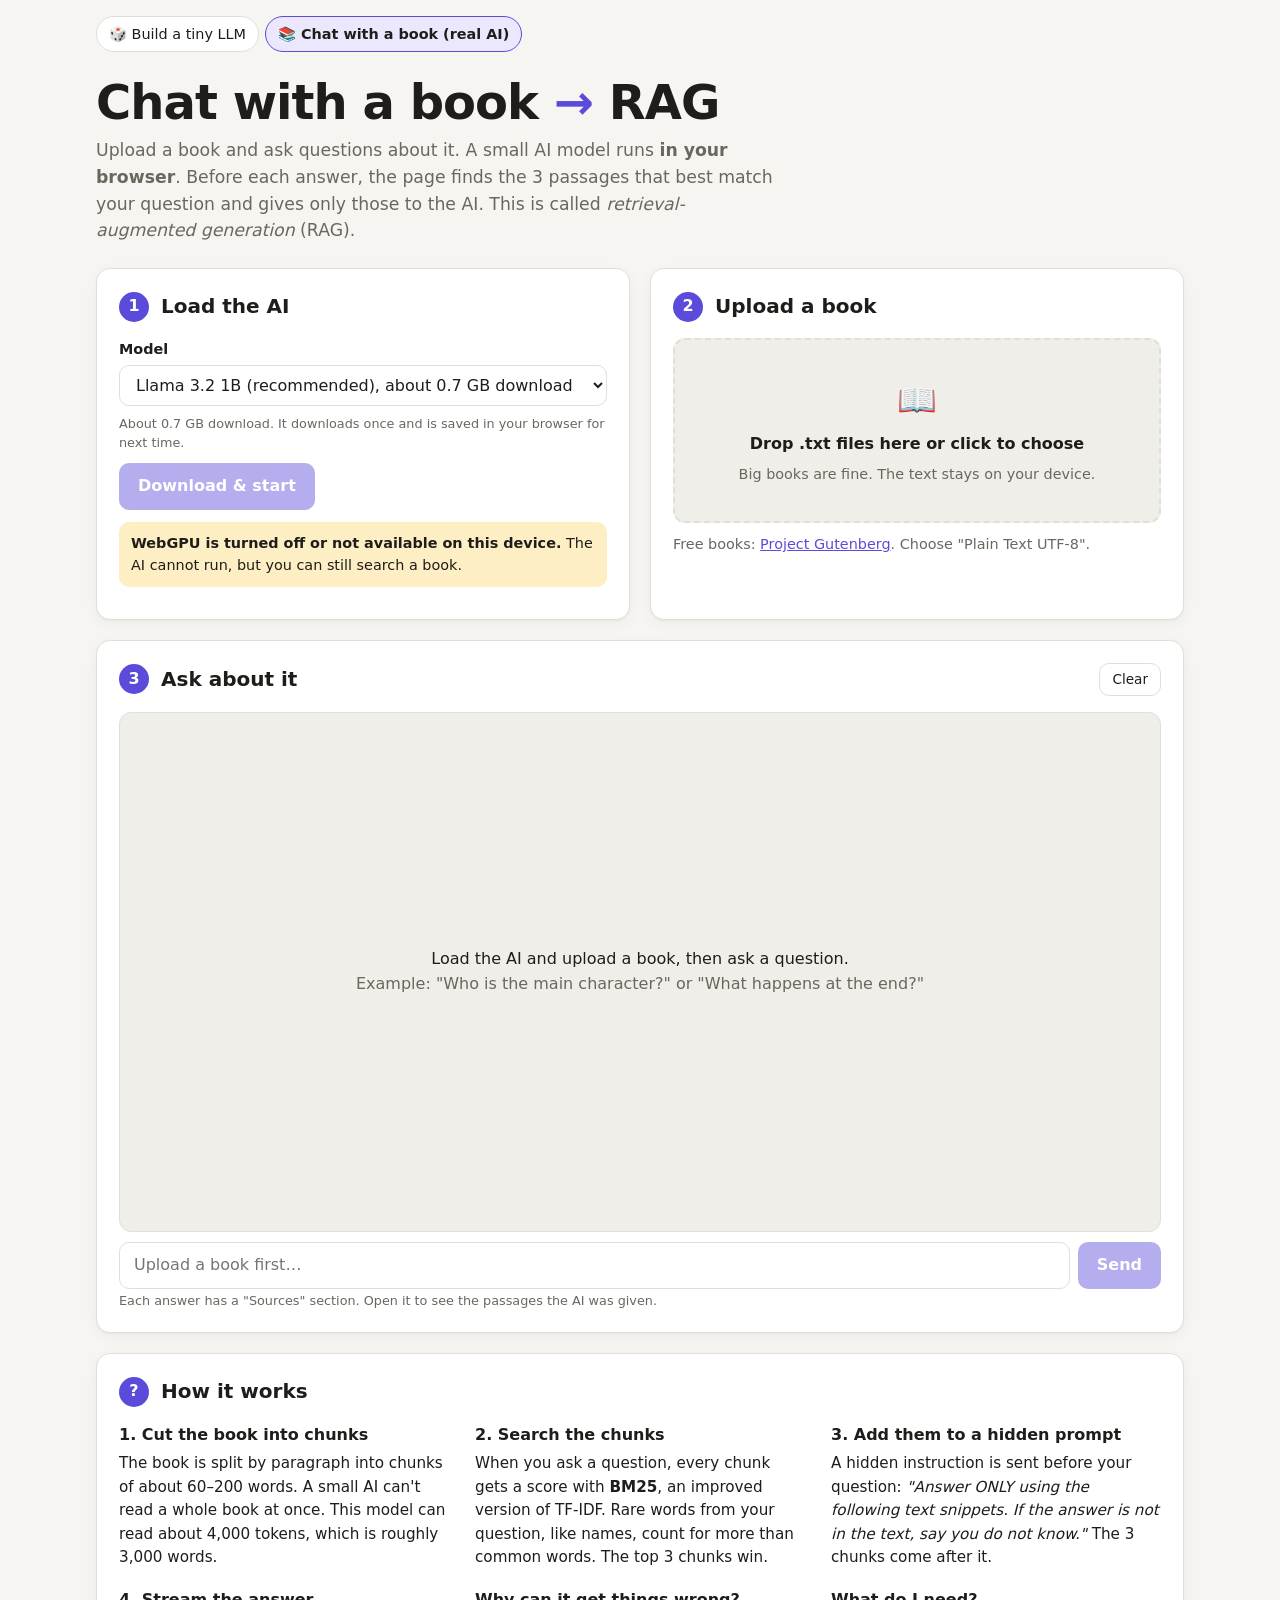
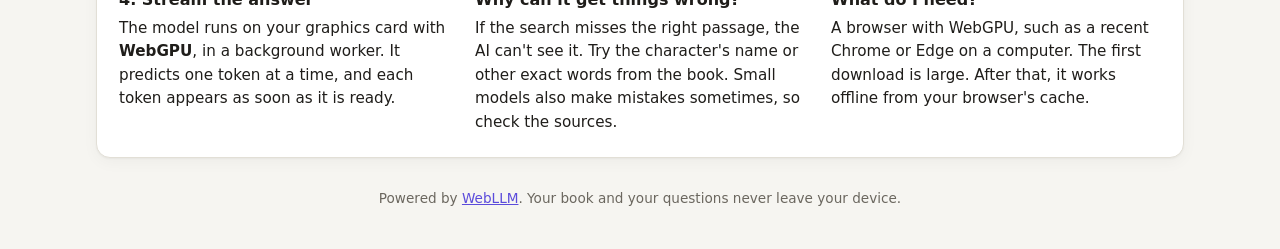
==== rag.html @ 1b99b7e3 "Add 'Chat with a book' RAG page with WebLLM; fix stale 1M-word limit RAG page (rag.html): - Upload ." ====
<!DOCTYPE html>
<html lang="en">
<head>
  <meta charset="utf-8">
  <meta name="viewport" content="width=device-width, initial-scale=1">
  <title>Chat With a Book</title>
  <meta name="description" content="Upload a book and ask a local AI about it. Retrieval-augmented generation that runs entirely in your browser.">
  <link rel="icon" href="data:image/svg+xml,<svg xmlns='http://www.w3.org/2000/svg' viewBox='0 0 100 100'><text y='.9em' font-size='90'>📚</text></svg>">
  <link rel="stylesheet" href="style.css?v=3">
  <link rel="stylesheet" href="rag.css?v=3">
</head>
<body>
  <nav class="site-nav wrap">
    <a href="index.html">🎲 Build a tiny LLM</a>
    <a href="rag.html" aria-current="page">📚 Chat with a book (real AI)</a>
  </nav>

  <header class="site-header">
    <div class="wrap">
      <h1>Chat with a book <span class="arrow">→</span> RAG</h1>
      <p class="tagline">Upload a book and ask questions about it. A small AI model runs <strong>in your browser</strong>. Before each answer, the page finds the 3 passages that best match your question and gives only those to the AI. This is called <em>retrieval-augmented generation</em> (RAG).</p>
    </div>
  </header>

  <main class="wrap">
    <div class="rag-steps">
      <!-- STEP 1: MODEL -->
      <section class="card" id="model-card">
        <div class="card-head">
          <span class="step">1</span>
          <h2>Load the AI</h2>
        </div>
        <div class="field">
          <label for="model-select">Model</label>
          <select id="model-select"></select>
        </div>
        <p class="setting-help" id="model-help">The first time, the model downloads once (about 0.3–1.8 GB) and is saved in your browser for next time.</p>
        <button class="btn primary" id="load-btn">Download &amp; start</button>
        <div class="progress hidden" id="model-progress">
          <div class="progress-track"><div class="progress-fill" id="model-progress-fill"></div></div>
          <div class="progress-label" id="model-progress-label"></div>
        </div>
        <div class="notice hidden" id="gpu-notice"></div>
        <div class="status" id="model-status"></div>
      </section>

      <!-- STEP 2: BOOK -->
      <section class="card" id="book-card">
        <div class="card-head">
          <span class="step">2</span>
          <h2>Upload a book</h2>
        </div>
        <label class="dropzone" id="book-drop">
          <input type="file" id="book-input" accept=".txt,text/plain" multiple>
          <span class="dz-icon">📖</span>
          <span class="dz-main">Drop .txt files here or click to choose</span>
          <span class="dz-sub">Big books are fine. The text stays on your device.</span>
        </label>
        <p class="hint">Free books: <a href="https://www.gutenberg.org/" target="_blank" rel="noopener">Project Gutenberg</a>. Choose "Plain Text UTF-8".</p>
        <div class="progress hidden" id="book-progress">
          <div class="progress-track"><div class="progress-fill" id="book-progress-fill"></div></div>
          <div class="progress-label" id="book-progress-label"></div>
        </div>
        <div class="status" id="book-status"></div>
      </section>
    </div>

    <!-- STEP 3: CHAT -->
    <section class="card" id="rag-chat-card">
      <div class="card-head">
        <span class="step">3</span>
        <h2>Ask about it</h2>
        <button class="btn ghost small" id="rag-clear" title="Clear the conversation">Clear</button>
      </div>
      <div class="chat-log rag-log" id="rag-log" aria-live="polite">
        <div class="empty-chat" id="rag-empty">
          Load the AI and upload a book, then ask a question.<br>
          <span class="muted">Example: "Who is the main character?" or "What happens at the end?"</span>
        </div>
      </div>
      <form class="chat-form" id="rag-form">
        <input type="text" id="rag-input" placeholder="Ask a question about the book…" autocomplete="off" disabled>
        <button class="btn primary" type="submit" id="rag-send" disabled>Send</button>
        <button class="btn ghost hidden" type="button" id="rag-stop">Stop</button>
      </form>
      <p class="setting-help" id="rag-hint">Each answer has a "Sources" section. Open it to see the passages the AI was given.</p>
    </section>

    <section class="card explainer">
      <div class="card-head">
        <span class="step">?</span>
        <h2>How it works</h2>
      </div>
      <div class="explain-grid">
        <div>
          <h3>1. Cut the book into chunks</h3>
          <p>The book is split by paragraph into chunks of about 60–200 words. A small AI can't read a whole book at once. This model can read about 4,000 tokens, which is roughly 3,000 words.</p>
        </div>
        <div>
          <h3>2. Search the chunks</h3>
          <p>When you ask a question, every chunk gets a score with <strong>BM25</strong>, an improved version of TF-IDF. Rare words from your question, like names, count for more than common words. The top 3 chunks win.</p>
        </div>
        <div>
          <h3>3. Add them to a hidden prompt</h3>
          <p>A hidden instruction is sent before your question: <em>"Answer ONLY using the following text snippets. If the answer is not in the text, say you do not know."</em> The 3 chunks come after it.</p>
        </div>
        <div>
          <h3>4. Stream the answer</h3>
          <p>The model runs on your graphics card with <strong>WebGPU</strong>, in a background worker. It predicts one token at a time, and each token appears as soon as it is ready.</p>
        </div>
        <div>
          <h3>Why can it get things wrong?</h3>
          <p>If the search misses the right passage, the AI can't see it. Try the character's name or other exact words from the book. Small models also make mistakes sometimes, so check the sources.</p>
        </div>
        <div>
          <h3>What do I need?</h3>
          <p>A browser with WebGPU, such as a recent Chrome or Edge on a computer. The first download is large. After that, it works offline from your browser's cache.</p>
        </div>
      </div>
    </section>
  </main>

  <footer class="wrap footer muted">
    Powered by <a href="https://github.com/mlc-ai/web-llm" target="_blank" rel="noopener">WebLLM</a>. Your book and your questions never leave your device.
  </footer>

  <script type="module" src="rag.js?v=3"></script>
</body>
</html>
---- style.css ----
:root {
  --bg: #f6f5f1;
  --surface: #ffffff;
  --surface-2: #f0eee8;
  --border: #e2dfd6;
  --text: #1f1d1a;
  --muted: #6b675f;
  --accent: #5b4bdb;
  --accent-ink: #ffffff;
  --accent-soft: #ebe8fd;
  --user-bubble: #5b4bdb;
  --user-ink: #ffffff;
  --bot-bubble: #f0eee8;
  --p-hi: transparent;
  --p-mid: #fdeec3;
  --p-lo: #fbd0c6;
  --bar: #c9c2f7;
  --bar-chosen: #5b4bdb;
  --shadow: 0 1px 2px rgba(0,0,0,.04), 0 4px 16px rgba(0,0,0,.04);
  --radius: 14px;
  --mono: ui-monospace, SFMono-Regular, Menlo, Consolas, monospace;
}

@media (prefers-color-scheme: dark) {
  :root {
    --bg: #15141a;
    --surface: #1e1d25;
    --surface-2: #28262f;
    --border: #34323d;
    --text: #ecebf2;
    --muted: #9c99a8;
    --accent: #8f82ff;
    --accent-ink: #121118;
    --accent-soft: #2c2850;
    --user-bubble: #6f60f0;
    --user-ink: #ffffff;
    --bot-bubble: #28262f;
    --p-mid: #5a4a1c;
    --p-lo: #6a2d24;
    --bar: #433c7a;
    --bar-chosen: #8f82ff;
    --shadow: none;
  }
}

* { box-sizing: border-box; }

html { -webkit-text-size-adjust: 100%; }

body {
  margin: 0;
  background: var(--bg);
  color: var(--text);
  font: 16px/1.55 system-ui, -apple-system, "Segoe UI", Roboto, sans-serif;
}

a { color: var(--accent); }
code { font-family: var(--mono); font-size: .9em; background: var(--surface-2); padding: 1px 5px; border-radius: 5px; }
.hidden { display: none !important; }
.muted { color: var(--muted); }

.wrap { max-width: 1120px; margin: 0 auto; padding: 0 16px; }

/* Header */
.site-header { padding: 48px 0 24px; }
.site-header h1 { margin: 0 0 8px; font-size: clamp(2rem, 5vw, 3rem); letter-spacing: -0.02em; line-height: 1.1; }
.site-header .arrow { color: var(--accent); }
.tagline { margin: 0; max-width: 680px; color: var(--muted); font-size: 1.08rem; }

/* Cards */
.card {
  background: var(--surface);
  border: 1px solid var(--border);
  border-radius: var(--radius);
  box-shadow: var(--shadow);
  padding: 22px;
  margin-bottom: 20px;
  transition: opacity .2s;
}
.card.disabled { opacity: .55; }
.card-head { display: flex; align-items: center; gap: 12px; margin-bottom: 16px; }
.card-head h2 { margin: 0; font-size: 1.25rem; flex: 1; }
.step {
  flex: none; width: 30px; height: 30px; border-radius: 50%;
  display: grid; place-items: center;
  background: var(--accent); color: var(--accent-ink); font-weight: 700;
}

/* Tabs */
.tabs { display: flex; gap: 6px; margin-bottom: 12px; flex-wrap: wrap; }
.tab {
  border: 1px solid var(--border); background: transparent; color: var(--text);
  padding: 7px 14px; border-radius: 999px; font: inherit; font-size: .92rem; cursor: pointer;
}
.tab.active { background: var(--accent-soft); border-color: var(--accent); color: var(--text); font-weight: 600; }

textarea {
  width: 100%; min-height: 220px; resize: vertical;
  padding: 14px; border-radius: 10px;
  border: 1px solid var(--border); background: var(--surface-2); color: var(--text);
  font: 14px/1.5 var(--mono);
}
textarea:focus, input[type=text]:focus { outline: 2px solid var(--accent); outline-offset: 1px; }

.dropzone {
  display: flex; flex-direction: column; align-items: center; gap: 6px; text-align: center;
  padding: 36px 16px; border: 2px dashed var(--border); border-radius: 12px; cursor: pointer;
  background: var(--surface-2);
}
.dropzone.drag { border-color: var(--accent); background: var(--accent-soft); }
.dropzone input { display: none; }
.dz-icon { font-size: 2rem; }
.dz-main { font-weight: 600; }
.dz-sub { color: var(--muted); font-size: .9rem; max-width: 460px; }
.file-list { list-style: none; padding: 0; margin: 10px 0 0; font-size: .92rem; }
.file-list li { padding: 4px 0; color: var(--muted); }
.hint { font-size: .9rem; color: var(--muted); margin: 10px 0 0; }

.samples { display: grid; grid-template-columns: repeat(auto-fit, minmax(220px, 1fr)); gap: 10px; }
.sample {
  text-align: left; border: 1px solid var(--border); background: var(--surface-2); color: var(--text);
  padding: 14px; border-radius: 10px; cursor: pointer; font: inherit;
}
.sample:hover, .sample.active { border-color: var(--accent); }
.sample.active { background: var(--accent-soft); }
.sample strong { display: block; margin-bottom: 2px; }
.sample span { font-size: .88rem; color: var(--muted); }

.train-bar { display: flex; align-items: center; gap: 16px; margin-top: 14px; flex-wrap: wrap; }
.counter { font-variant-numeric: tabular-nums; color: var(--muted); font-size: .92rem; }
.counter.over { color: #d0452f; font-weight: 600; }
.train-bar .check { flex: 1; min-width: 200px; }
.check { display: flex; gap: 8px; align-items: flex-start; font-size: .9rem; margin: 8px 0; cursor: pointer; }
.check input { margin-top: 4px; accent-color: var(--accent); }

.btn {
  border: 1px solid transparent; border-radius: 10px; padding: 10px 18px;
  font: inherit; font-weight: 600; cursor: pointer;
}
.btn.primary { background: var(--accent); color: var(--accent-ink); }
.btn.primary:disabled { opacity: .45; cursor: not-allowed; }
.btn.ghost { background: transparent; border-color: var(--border); color: var(--text); }
.btn.small { padding: 5px 12px; font-size: .85rem; font-weight: 500; }

.progress { margin-top: 16px; }
.progress-track { height: 8px; background: var(--surface-2); border-radius: 99px; overflow: hidden; }
.progress-fill { height: 100%; width: 0; background: var(--accent); transition: width .2s; }
.progress-fill.indeterminate { width: 35% !important; animation: slide 1.1s ease-in-out infinite; }
@keyframes slide { from { margin-left: -35%; } to { margin-left: 100%; } }
.progress-label { font-size: .88rem; color: var(--muted); margin-top: 6px; }

.stats { margin-top: 18px; border-top: 1px solid var(--border); padding-top: 16px; }
.stat-row { display: grid; grid-template-columns: repeat(auto-fit, minmax(140px, 1fr)); gap: 10px; }
.stat { background: var(--surface-2); border-radius: 10px; padding: 12px 14px; }
.stat b { display: block; font-size: 1.35rem; font-variant-numeric: tabular-nums; }
.stat span { font-size: .82rem; color: var(--muted); }
.top-words { margin-top: 12px; font-size: .9rem; color: var(--muted); }
.top-words code { margin: 2px; display: inline-block; }
.stats .note { font-size: .9rem; margin: 12px 0 0; }

/* Chat */
.chat-layout { display: grid; grid-template-columns: minmax(0, 1fr) 320px; gap: 20px; }
@media (max-width: 860px) { .chat-layout { grid-template-columns: minmax(0, 1fr); } }

.chat-log {
  height: 480px; overflow-y: auto; padding: 14px;
  background: var(--surface-2); border-radius: 12px; border: 1px solid var(--border);
  display: flex; flex-direction: column; gap: 10px;
}
@media (max-width: 860px) { .chat-log { height: 380px; } }
.empty-chat { margin: auto; text-align: center; color: var(--text); padding: 20px; }

.msg { max-width: 85%; padding: 10px 14px; border-radius: 16px; word-wrap: break-word; overflow-wrap: anywhere; }
.msg.user { align-self: flex-end; background: var(--user-bubble); color: var(--user-ink); border-bottom-right-radius: 4px; white-space: pre-wrap; }
.msg.bot { align-self: flex-start; background: var(--surface); border: 1px solid var(--border); border-bottom-left-radius: 4px; }
.msg .how { display: block; font-size: .75rem; color: var(--muted); margin-top: 6px; }
.msg.error { color: var(--muted); font-style: italic; }

.tok { cursor: pointer; border-radius: 3px; transition: background .15s; }
.tok:hover { outline: 1px solid var(--accent); }
.tok.selected { outline: 2px solid var(--accent); }
.colored .tok.p-mid { background: var(--p-mid); }
.colored .tok.p-lo { background: var(--p-lo); }
.tok.seed { text-decoration: underline dotted; text-underline-offset: 3px; }

.chat-form { display: flex; gap: 8px; margin-top: 10px; }
.chat-form input { flex: 1; min-width: 0; }
input[type=text] {
  padding: 10px 14px; border-radius: 10px; border: 1px solid var(--border);
  background: var(--surface); color: var(--text); font: inherit; width: 100%;
}

.legend { display: flex; gap: 8px; align-items: center; flex-wrap: wrap; font-size: .8rem; color: var(--muted); margin-top: 8px; }
.tok-demo { padding: 1px 6px; border-radius: 4px; color: var(--text); border: 1px solid var(--border); }
.tok-demo.p-mid { background: var(--p-mid); }
.tok-demo.p-lo { background: var(--p-lo); }

/* Side panels */
.side-col { display: flex; flex-direction: column; gap: 14px; min-width: 0; }
.panel { border: 1px solid var(--border); border-radius: 12px; padding: 14px; background: var(--surface); }
.panel h3 { margin: 0 0 10px; font-size: 1rem; }
.setting { margin-bottom: 12px; }
.setting label { display: flex; justify-content: space-between; font-weight: 600; font-size: .9rem; }
.setting .val { font-weight: 500; color: var(--accent); font-variant-numeric: tabular-nums; }
.setting input[type=range] { width: 100%; accent-color: var(--accent); }
.setting-help { font-size: .8rem; color: var(--muted); margin: 2px 0 0; }

.inspector-empty { font-size: .88rem; color: var(--muted); }
.ctx-line { font-size: .88rem; margin-bottom: 8px; }
.ctx-chip { display: inline-block; font-family: var(--mono); font-size: .8rem; background: var(--accent-soft); border-radius: 5px; padding: 1px 6px; margin: 1px; }
.ctx-chip.faded { opacity: .35; text-decoration: line-through; }

.bars { display: flex; flex-direction: column; gap: 4px; margin-top: 6px; }
.bar-row { display: grid; grid-template-columns: 90px 1fr 46px; gap: 8px; align-items: center; font-size: .82rem; }
.bar-row .w { font-family: var(--mono); overflow: hidden; text-overflow: ellipsis; white-space: nowrap; }
.bar-row .track { background: var(--surface-2); border-radius: 4px; height: 14px; overflow: hidden; }
.bar-row .fill { height: 100%; background: var(--bar); border-radius: 4px; }
.bar-row.chosen .fill { background: var(--bar-chosen); }
.bar-row.chosen .w { font-weight: 700; }
.bar-row .p { text-align: right; font-variant-numeric: tabular-nums; color: var(--muted); }
.bar-row.clickable { cursor: pointer; border-radius: 4px; }
.bar-row.clickable:hover { background: var(--surface-2); }
.small-note { font-size: .78rem; color: var(--muted); margin-top: 6px; }

.explore-out { margin-top: 8px; }
#explore-input { margin-top: 6px; }

/* Explainer */
.explain-grid { display: grid; grid-template-columns: repeat(auto-fit, minmax(260px, 1fr)); gap: 18px 26px; }
.explain-grid h3 { margin: 0 0 4px; font-size: 1rem; }
.explain-grid p { margin: 0; font-size: .95rem; }
.technical { font-size: .85rem; margin: 20px 0 0; }

.footer { padding: 10px 16px 40px; font-size: .85rem; text-align: center; }
---- rag.css ----
/* Extra styles for rag.html. Builds on style.css. */
.site-nav { display: flex; gap: 6px; flex-wrap: wrap; padding-top: 16px; }
.site-nav a {
  text-decoration: none; color: var(--text); font-size: .9rem;
  padding: 6px 12px; border-radius: 999px; border: 1px solid var(--border); background: var(--surface);
}
.site-nav a[aria-current="page"] { background: var(--accent-soft); border-color: var(--accent); font-weight: 600; }
.site-nav + .site-header { padding-top: 24px; }

.rag-steps { display: grid; grid-template-columns: repeat(auto-fit, minmax(300px, 1fr)); gap: 0 20px; }

.field { display: flex; flex-direction: column; gap: 4px; margin-bottom: 8px; }
.field label { font-weight: 600; font-size: .9rem; }
select {
  font: inherit; padding: 9px 12px; border-radius: 10px; width: 100%;
  border: 1px solid var(--border); background: var(--surface); color: var(--text);
}
#model-card .btn { margin-top: 10px; }

.notice {
  margin-top: 12px; padding: 10px 12px; border-radius: 10px; font-size: .9rem;
  background: var(--p-mid); color: var(--text);
}
.status { margin-top: 10px; font-size: .92rem; }
.ok { color: #1f9d55; font-weight: 700; }
.bad { color: #d0452f; font-weight: 700; }

.rag-log { height: 520px; }
@media (max-width: 860px) { .rag-log { height: 420px; } }
.msg.bot .answer { white-space: pre-wrap; }
.cursor {
  display: inline-block; width: .55em; height: 1.05em; vertical-align: text-bottom;
  background: var(--accent); margin-left: 1px; animation: blink 1s steps(2) infinite;
}
@keyframes blink { 50% { opacity: 0; } }
#rag-stop { flex: none; }

.sources { margin-top: 10px; font-size: .88rem; border-top: 1px solid var(--border); padding-top: 8px; }
.sources > summary { cursor: pointer; color: var(--accent); font-weight: 600; }
.source { margin-top: 8px; padding: 8px 10px; background: var(--surface-2); border-radius: 8px; }
.source-head { font-size: .76rem; color: var(--muted); margin-bottom: 4px; }
.source-text { white-space: pre-wrap; }
.source mark { background: var(--p-mid); color: inherit; border-radius: 3px; padding: 0 1px; }
.prompt { margin-top: 8px; }
.prompt summary { cursor: pointer; color: var(--muted); }
.prompt pre {
  white-space: pre-wrap; font: 12px/1.45 var(--mono); background: var(--surface-2);
  padding: 10px; border-radius: 8px; max-height: 260px; overflow: auto;
}
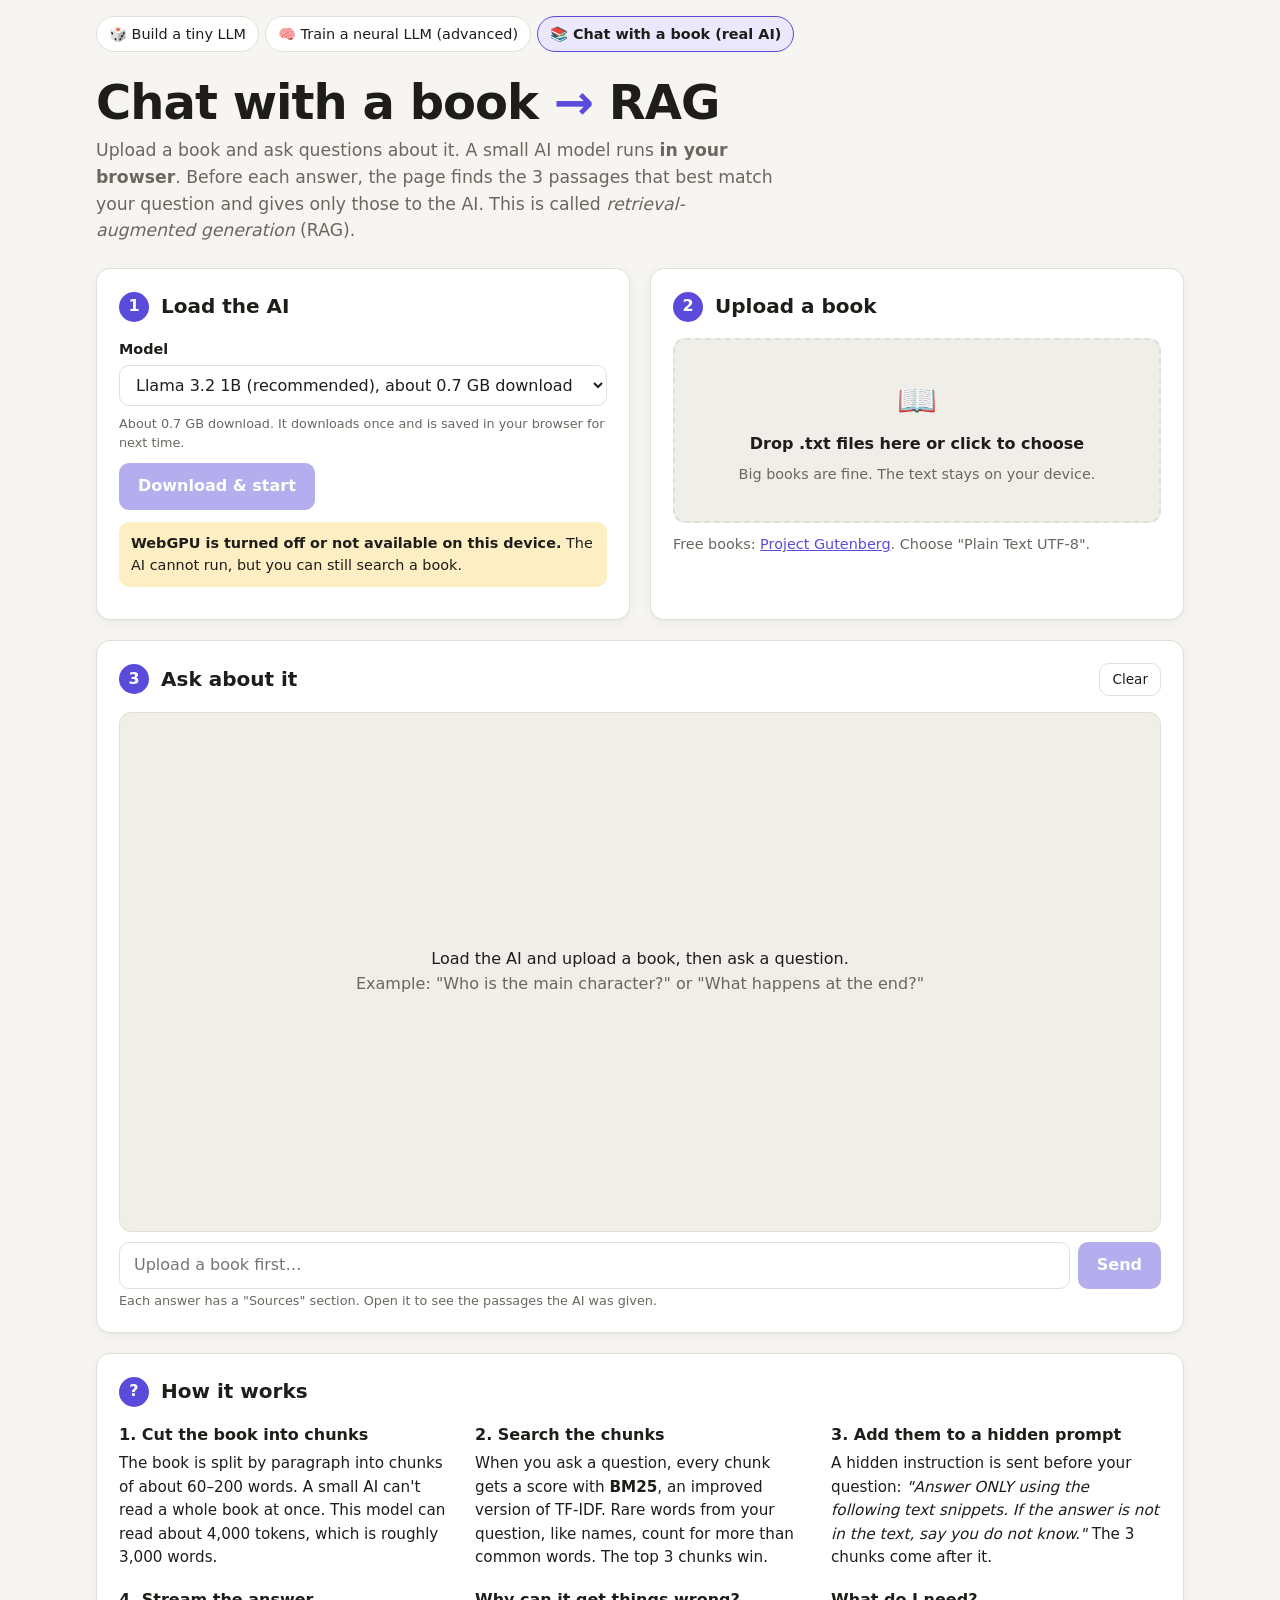
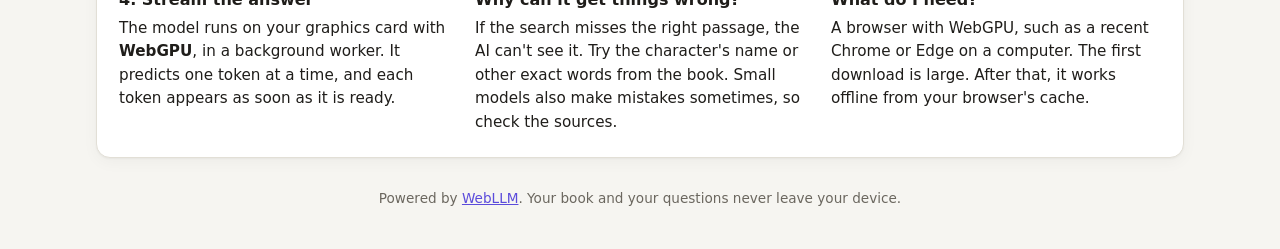
==== commit f25c0991: "Add 'Train a neural LLM' page: a real transformer trained in the browser - nn-model.js: BPE or chara" ====
--- a/rag.html
+++ b/rag.html
@@ -12,6 +12,7 @@
 <body>
   <nav class="site-nav wrap">
     <a href="index.html">🎲 Build a tiny LLM</a>
+    <a href="train.html">🧠 Train a neural LLM (advanced)</a>
     <a href="rag.html" aria-current="page">📚 Chat with a book (real AI)</a>
   </nav>
 
